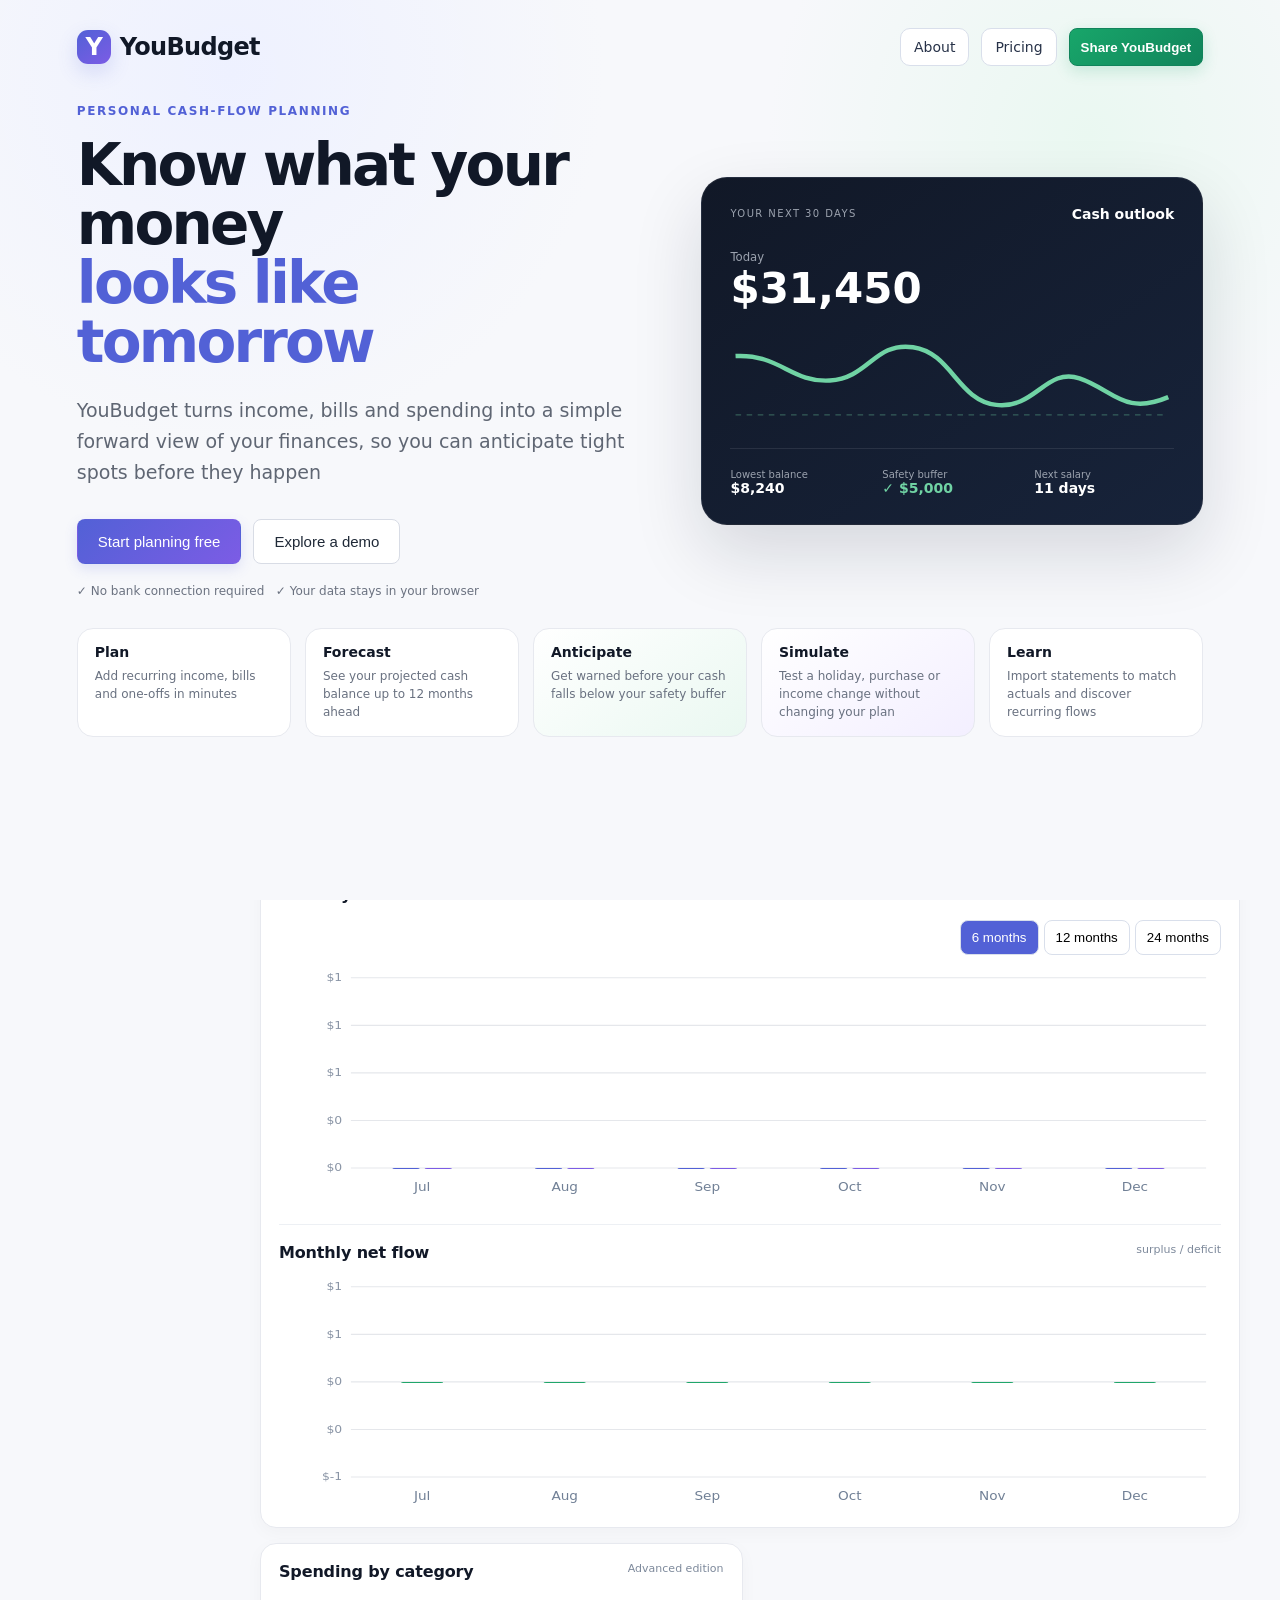
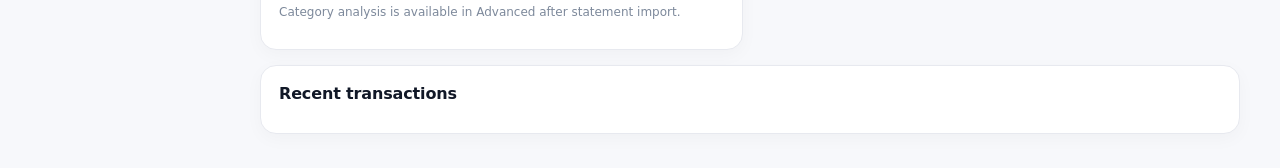
==== index.html @ 05408379 "ft: initial commit" ====
<!DOCTYPE html>
<html><head><meta charset="utf-8"/><meta content="width=device-width,initial-scale=1" name="viewport"/><title>YouBudget</title><link href="styles.css" rel="stylesheet"/></head><body><div class="landing" id="landing">
<div class="landing-nav"><div class="yb-logo"><span>Y</span>YouBudget</div><div class="landing-actions"><button aria-hidden="true" hidden="" id="tryDemo"></button><button aria-hidden="true" hidden="" id="enterApp"></button><a class="ghost marketing-link" href="about.html">About</a><a class="ghost marketing-link" href="pricing.html">Pricing</a><button class="share-cta" id="shareYouBudget">Share YouBudget</button></div></div>
<div class="landing-hero"><div class="hero-copy"><div class="eyebrow">PERSONAL CASH-FLOW PLANNING</div><h1>Know what your money<br/><em>looks like tomorrow</em></h1><p>YouBudget turns income, bills and spending into a simple forward view of your finances, so you can anticipate tight spots before they happen</p><div class="hero-cta"><button class="primary big" id="enterApp2">Start planning free</button><button class="ghost big" id="tryDemo2">Explore a demo</button></div><div class="trust">✓ No bank connection required   ✓ Your data stays in your browser</div></div>
<div class="forecast-card"><div class="fc-head"><span>YOUR NEXT 30 DAYS</span><b>Cash outlook</b></div><div class="fc-balance"><small>Today</small><strong>$31,450</strong></div><div class="mini-line"><svg viewbox="0 0 400 120"><path d="M5 38 C45 36,55 62,90 60 S130 25,165 30 S205 78,240 82 S285 48,315 58 S355 92,395 75" fill="none" stroke="currentColor" stroke-width="4"></path><line opacity=".35" stroke="currentColor" stroke-dasharray="5 5" x1="5" x2="395" y1="91" y2="91"></line></svg></div><div class="fc-stats"><div><small>Lowest balance</small><b>$8,240</b></div><div><small>Safety buffer</small><b class="ok">✓ $5,000</b></div><div><small>Next salary</small><b>11 days</b></div></div></div></div>
<div class="feature-strip"><div><b>Plan</b><p>Add recurring income, bills and one-offs in minutes</p></div><div><b>Forecast</b><p>See your projected cash balance up to 12 months ahead</p></div><div><b>Anticipate</b><p>Get warned before your cash falls below your safety buffer</p></div><div><b>Simulate</b><p>Test a holiday, purchase or income change without changing your plan</p></div><div><b>Learn</b><p>Import statements to match actuals and discover recurring flows</p></div></div>
</div>
<aside><button aria-label="Return to YouBudget home" class="brand brand-home yb-logo app-logo" id="homeLogo" type="button"><span>Y</span><strong>YouBudget</strong></button><div class="tag">Simple • Private • Customisable</div><nav><button class="active" data-page="dashboard">Dashboard</button><button data-page="forecast">Forecast &amp; scenarios</button><button data-page="insights">Spending insights</button><button data-page="plan">Cash-flow plan</button><button class="advancedOnly" data-page="import">Import</button><button class="advancedOnly" data-page="transactions">Transactions</button><button data-page="calendar">Calendar</button><button class="advancedOnly" data-page="rules">Categories &amp; rules</button><button data-page="settings">Settings</button></nav><div class="privacy">Data stays in this browser.<br/>No account or server required.</div></aside>
<main><header><div><h1 id="title">Dashboard</h1><p id="subtitle">Your cash flow at a glance</p></div><div class="mode"><select id="mode"><option value="basic">Basic — cash planner</option><option value="detailed">Advanced — statements + budget</option></select></div></header>
<section class="page active" id="dashboard"><div class="dashboard-top"><div class="panel balance-panel"><label>Current Account Balance<input id="startCash" step="0.01" type="number"/></label><div class="muted" id="balanceSource"></div><label>Minimum cash buffer<input id="minBuffer" step="0.01" type="number"/></label><div id="cashWarning"></div></div><div class="panel"><div class="panelhead"><h2>Upcoming flows</h2><span>next 7 days</span></div><div id="upcoming7"></div></div></div><div class="forecast-ribbon" id="forecastRibbon"></div><div class="budget-compare"><div class="panel summary-panel"><div class="panelhead"><h2>Monthly overview</h2><span id="modeNote"></span></div><div class="summary-grid"><div><small>Regular inflows</small><b id="kIn">$0</b></div><div><small>Regular outflows</small><b id="kOut">$0</b></div><div><small>Regular surplus / deficit</small><b id="kNet">$0</b></div><div><small>One-off outflows</small><b id="monthOne">$0</b></div><div class="total"><small>Total surplus / deficit</small><b id="monthTotal">$0</b></div></div></div><div class="panel summary-panel"><div class="panelhead"><h2>Yearly budget</h2><span>annual view</span></div><div class="summary-grid"><div><small>Regular inflows</small><b id="annualIn">$0</b></div><div><small>Regular outflows</small><b id="annualOut">$0</b></div><div><small>Regular surplus / deficit</small><b id="annualNet">$0</b></div><div><small>One-off outflows</small><b id="annualOne">$0</b></div><div class="total"><small>Total surplus / deficit after one-offs</small><b id="annualTotal">$0</b></div></div></div></div><div class="kpis compact-kpis"><div class="card"><small>Upcoming 30 days</small><b id="kUpcoming">$0</b><em>planned net flow</em></div></div><div class="grid"><div class="panel wide"><div class="panelhead"><h2>Monthly cash flow</h2><span>inflows / outflows</span></div><div class="range-tabs" id="dashboardRange"><button data-chartmonths="6">6 months</button><button data-chartmonths="12">12 months</button><button data-chartmonths="24">24 months</button></div><div class="chart chart-svg" id="chart"></div><div class="panelhead chart-subhead"><h2>Monthly net flow</h2><span>surplus / deficit</span></div><div class="chart chart-svg" id="netChart"></div></div><div class="panel"><div class="panelhead"><h2>Spending by category</h2><span id="catsPeriod"></span></div><div id="cats"></div></div><div class="panel wide"><h2>Recent transactions</h2><div id="recent"></div></div></div></section>
<section class="page" id="forecast"><div class="toolbar"><div><h2>Forecast &amp; scenarios</h2><p class="muted">See your projected cash position and test decisions without changing your real plan.</p></div><div class="horizon"><button class="active" data-horizon="90">3 months</button><button data-horizon="180">6 months</button><button data-horizon="365">12 months</button></div></div>
<div class="forecast-grid"><div class="panel wide"><div class="panelhead"><h2>Projected balance</h2><span id="forecastStatus"></span></div><div class="forecast-chart" id="forecastChart"></div><div class="forecast-ticks" id="forecastTicks"></div></div>
<div class="panel"><div class="panelhead"><h2>What if?</h2><span>scenario lab</span></div><form class="stack" id="scenarioForm"><input id="scenarioName" placeholder="e.g. December holiday" required=""/><div class="two"><input id="scenarioAmount" min="0" placeholder="Amount" required="" step=".01" type="number"/><select id="scenarioType"><option value="out">Expense</option><option value="in">Income</option></select></div><input id="scenarioDate" required="" type="date"/><button class="primary">Add scenario</button></form><div id="scenarioList"></div></div>
<div class="panel wide advancedOnly" id="multiplierPanel"><div class="panelhead"><h2>Advanced scenario multipliers</h2><span>Preview only · based on imported transactions</span></div><p class="muted">Apply multipliers to estimated monthly transaction flows. Merchant-specific multipliers override category multipliers.</p><div class="toolbar"><select id="multiplierScope"><option value="category">Category</option><option value="merchant">Merchant</option></select><select id="multiplierTarget"></select><input aria-label="Multiplier" id="multiplierValue" max="10" min="0" step=".05" type="number" value="1.10"/><button class="primary" id="addMultiplier">Add multiplier</button></div><div id="multiplierRules"></div><div id="multiplierImpact"></div></div><div class="panel wide"><div class="panelhead"><h2>Plan vs actual</h2><span>likely matches from imported statements</span></div><div id="planActual"></div></div>
</div></section><section class="page" id="insights"><div class="toolbar"><div><h2>Spending insights</h2><p class="muted">Understand trends, unusual expenses and opportunities to save.</p></div><select id="insightsWindow"><option value="3">3 months</option><option selected="" value="6">6 months</option><option value="12">12 months</option></select></div><div class="forecast-ribbon" id="insightSummary"></div><div class="forecast-grid"><div class="panel wide"><h2>Category trends and departures</h2><div id="insightTrends"></div></div><div class="panel"><h2>Saving opportunities</h2><div id="savingIdeas"></div></div><div class="panel wide"><h2>Top merchants</h2><div id="merchantInsights"></div></div><div class="panel"><div class="panelhead"><h2>Recurring suggestions</h2><span>learn from actuals</span></div><div id="recurringSuggestions"></div></div></div><p class="insight-disclaimer">Suggestions are estimates, not guarantees. Actual savings depend on your choices, prices and future spending.</p></section><section class="page" id="plan"><div class="toolbar"><div><h2>Cash-flow plan</h2><p class="muted">Add expected inflows and outflows at weekly, monthly, quarterly, semi-annual, annual or one-off frequencies.</p></div><button class="primary" id="addMonthly">+ Planned flow</button></div><div class="panel tablewrap"><table><thead><tr><th>Anchor / day</th><th>Description</th><th>Frequency</th><th>Type</th><th class="num">Amount per occurrence</th><th></th></tr></thead><tbody id="monthlyBody"></tbody></table></div></section>
<section class="page" id="import"><div class="hero"><h2>Import statements</h2><p>Drop CSV or XLSX files. YouBudget detects headers and account type, then normalizes different bank formats into one transaction model.</p><label class="drop">Drop files here or <strong>choose files</strong><input accept=".csv,.xlsx,.xls" id="files" multiple="" type="file"/></label><div id="importStatus"></div></div><div class="panel"><h2>Import pipeline</h2><div class="steps"><span>1 Detect table</span><span>2 Map fields</span><span>3 Preview</span><span>4 Normalize</span><span>5 De-duplicate</span></div><div id="imports"></div></div></section>
<section class="page" id="transactions"><div class="toolbar"><input id="search" placeholder="Search transactions"/><select id="acctFilter"><option value="">All accounts</option></select><button id="reconcile">Reconcile account transfers</button><button id="reviewUncat" type="button">Review uncategorised</button><button id="showAllTx" style="display:none" type="button">Show all</button></div><div class="panel tablewrap"><table><thead><tr><th>Date</th><th>Description</th><th>Account</th><th>Type</th><th>Category</th><th>Behaviour</th><th>Status</th><th class="num">Amount</th></tr></thead><tbody id="txbody"></tbody></table></div></section>
<section class="page" id="calendar"><div class="toolbar"><button id="prevMonth">←</button><h2 id="calTitle"></h2><button id="nextMonth">→</button><button class="primary" id="addFlow">+ Planned flow</button></div><div class="calendar" id="calendarGrid"></div></section>
<section class="page" id="rules"><div class="grid"><div class="panel"><h2>Categorisation engine</h2><p><b>Regular / BAU</b> items are projected in the yearly budget; <b>One-off</b> items are shown separately and not extrapolated.</p><p>Rules run locally. More specific rules are applied first; manual overrides always win.</p><div class="toolbar"><button class="primary" id="applyRules" type="button">Apply rules</button><span class="muted" id="ruleSummary">Re-run normalization and categorisation across imported transactions.</span></div><form id="ruleForm"><input id="ruleText" placeholder="Description contains…" required=""/><select id="ruleCat"></select><select id="ruleBehaviour"><option value="regular">Regular / BAU</option><option value="oneoff">One-off</option></select><button class="primary">Add rule</button></form><div id="rulesList"></div></div><div class="panel"><h2>Merchant normalization</h2><p>Clean noisy statement descriptions before categorisation while preserving the original text.</p><form id="merchantForm"><input id="merchantText" placeholder="Description contains…" required=""/><input id="merchantName" placeholder="Normalize merchant to…" required=""/><button class="primary">Add merchant rule</button></form><div id="merchantList"></div><hr/><h2>Categories</h2><form id="catForm"><input id="catName" placeholder="New category" required=""/><button>Add</button></form><div id="catList"></div></div></div></section>
<section class="page" id="settings"><div class="panel settings-panel"><div class="locale-settings"><h2>Language & region</h2><p class="muted">Language and currency are independent. Currency changes do not convert amounts.</p><label>Language <select id="languageSelect"></select></label><label><input type="checkbox" id="autoLocale"> Use browser locale</label><button type="button" id="reopenLocale">Change first-use preferences</button></div><h2>Preferences</h2><label class="setting-row"><span><b>Currency</b><small>Used throughout YouBudget for balances, flows, forecasts and transactions.</small></span><select id="currencySelect"><option value="USD">$ — USD</option><option value="EUR">€ — EUR</option><option value="GBP">£ — GBP</option><option value="JPY">¥ — JPY</option><option value="SGD">S$ — SGD</option><option value="AUD">A$ — AUD</option><option value="CAD">C$ — CAD</option><option value="CHF">CHF — Swiss franc</option><option value="CNY">CN¥ — Chinese yuan</option><option value="HKD">HK$ — HKD</option><option value="INR">₹ — Indian rupee</option><option value="KRW">₩ — Korean won</option><option value="NZD">NZ$ — NZD</option><option value="SEK">kr — Swedish krona</option><option value="NOK">kr — Norwegian krone</option><option value="DKK">kr — Danish krone</option><option value="PLN">zł — Polish złoty</option><option value="CZK">Kč — Czech koruna</option><option value="HUF">Ft — Hungarian forint</option><option value="RON">lei — Romanian leu</option><option value="AED">د.إ — UAE dirham</option><option value="SAR">﷼ — Saudi riyal</option><option value="THB">฿ — Thai baht</option><option value="MYR">RM — Malaysian ringgit</option><option value="IDR">Rp — Indonesian rupiah</option><option value="PHP">₱ — Philippine peso</option><option value="VND">₫ — Vietnamese dong</option><option value="ZAR">R — South African rand</option><option value="BRL">R$ — Brazilian real</option><option value="MXN">MX$ — Mexican peso</option></select></label><hr/><h2>Local data</h2><p>Imports, mappings, rules and planned flows are stored in your browser's localStorage.</p><button id="exportData">Export backup</button> <button class="danger" id="reset">Clear local data</button><h3>Statement compatibility</h3><p>The importer recognizes common date, description, debit, credit and amount columns. Unknown formats open a mapping step instead of failing silently.</p></div></section>
</main><dialog id="monthlyDialog"><form id="monthlyForm"><h2 id="monthlyDialogTitle">Add planned flow</h2><input id="monthlyEditId" type="hidden"/><input id="monthlyName" placeholder="Description" required=""/><label>First / anchor date<input id="monthlyDate" required="" type="date"/></label><label>Frequency<select id="monthlyFrequency"><option value="weekly">Weekly</option><option selected="" value="monthly">Monthly</option><option value="quarterly">Quarterly</option><option value="semiannual">Semi-annually</option><option value="annual">Annually</option><option value="once">One-off</option></select></label><input id="monthlyDay" type="hidden"/><select id="monthlyType"><option value="out">Outflow</option><option value="in">Inflow</option></select><input id="monthlyAmount" min="0" placeholder="Amount" required="" step="0.01" type="number"/><div><button id="monthlyCancel" type="button">Cancel</button><button class="primary">Save</button></div></form></dialog><dialog id="mapDialog"><form id="mapForm"><h2>Confirm statement mapping</h2><p id="mapIntro"></p><label>Statement name<input id="mapStatementName" placeholder="e.g. DBS Current Account – Sep 2026" required=""/></label><label>Account name<input id="mapAccount" required=""/></label><label>Account type<select id="mapKind"><option value="bank">Current / bank account</option><option value="card">Credit card</option></select></label><label>Date column<select id="mapDate"></select></label><label>Description column<select id="mapDesc"></select></label><label>Amount column<select id="mapAmount"></select></label><label>Debit column<select id="mapDebit"></select></label><label>Credit column<select id="mapCredit"></select></label><div><button id="mapCancel" type="button">Cancel</button><button class="primary">Import</button></div></form></dialog><dialog id="flowDialog"><form id="flowForm" method="dialog"><h2>Add planned flow</h2><input id="flowName" placeholder="Name (e.g. Salary, Rent)" required=""/><input id="flowDate" required="" type="date"/><select id="flowType"><option value="out">Outflow</option><option value="in">Inflow</option></select><input id="flowAmount" min="0" placeholder="Amount" required="" step="0.01" type="number"/><select id="flowRepeat"><option value="none">One-off</option><option value="weekly">Weekly</option><option value="monthly">Monthly</option><option value="quarterly">Quarterly</option><option value="semiannual">Semi-annually</option><option value="annual">Annually</option></select><div><button value="cancel">Cancel</button><button class="primary" value="default">Save</button></div></form></dialog>
<script src="https://cdn.sheetjs.com/xlsx-0.20.3/package/dist/xlsx.full.min.js"></script><script src="app.js"></script><script src="i18n.js"></script><div id="localeWelcome" class="locale-welcome hidden" role="dialog" aria-modal="true" aria-labelledby="localeWelcomeTitle"><div class="locale-modal"><div class="yb-logo"><span>Y</span>YouBudget</div><h2 id="localeWelcomeTitle">Welcome to YouBudget</h2><p>Choose your preferred language and currency. You can change both later in Settings.</p><label>Language <select id="welcomeLanguage"></select></label><label>Currency <select id="welcomeCurrency"></select></label><label class="locale-check"><input type="checkbox" id="welcomeAuto" checked> Use my browser's language and region</label><button class="primary" id="welcomeContinue">Continue</button><small>Currency selection changes the display, not the value of your money.</small></div></div></body></html>
---- styles.css ----
*{box-sizing:border-box}body{margin:0;font:14px Inter,system-ui,Segoe UI,sans-serif;background:#f5f7fb;color:#172033}aside{position:fixed;width:220px;height:100vh;background:#111827;color:white;padding:28px 18px;display:flex;flex-direction:column}.brand{font-size:23px;font-weight:800}.tag{color:#93a4bf;font-size:12px;margin:4px 0 28px}nav{display:grid;gap:7px}nav button{border:0;background:none;color:#b9c3d4;text-align:left;padding:11px 12px;border-radius:8px;font:inherit;cursor:pointer}nav button.active,nav button:hover{background:#253047;color:white}.privacy{margin-top:auto;color:#8290a6;font-size:11px;line-height:1.5}main{margin-left:220px;padding:30px 38px;max-width:1500px}header{display:flex;justify-content:space-between;align-items:center;margin-bottom:24px}h1{margin:0;font-size:28px}header p{margin:5px 0;color:#728096}.mode{display:flex;align-items:center;gap:10px}.mode span{font-size:12px;color:#728096}select,input,button{border:1px solid #d9dfeb;border-radius:8px;padding:9px 11px;background:white}button{cursor:pointer}.primary{background:#2856d8;color:white;border-color:#2856d8}.danger{color:#b42318}.page{display:none}.page.active{display:block}.kpis{display:grid;grid-template-columns:repeat(4,1fr);gap:15px}.card,.panel,.hero{background:white;border:1px solid #e4e8f0;border-radius:13px;padding:18px;box-shadow:0 1px 2px #16213e0a}.card small{display:block;color:#718096}.card b{font-size:25px;display:block;margin:8px 0}.card em{font-style:normal;color:#9aa5b5;font-size:11px}.grid{display:grid;grid-template-columns:1fr 1fr;gap:15px;margin-top:15px}.wide{grid-column:span 2}.panel h2,.hero h2{font-size:16px;margin:0 0 12px}.panelhead{display:flex;justify-content:space-between}.panelhead span{font-size:11px;color:#7d899b}.alert{background:#fff8e7;border:1px solid #f2d58a;border-radius:10px;padding:12px 15px;margin-bottom:14px}.alert strong{color:#8b5a00}.row{display:flex;align-items:center;justify-content:space-between;border-top:1px solid #eef1f5;padding:10px 0}.muted{color:#7d899b;font-size:12px}.amount.out{color:#b42318}.amount.in{color:#087a55}.barrow{display:grid;grid-template-columns:120px 1fr 80px;gap:10px;align-items:center;margin:9px 0}.bar{height:8px;background:#edf0f5;border-radius:8px;overflow:hidden}.bar i{display:block;height:100%;background:#345fdb;border-radius:8px}.chart{height:210px;display:flex;align-items:flex-end;gap:20px;padding:25px 10px 5px}.monthbar{flex:1;text-align:center;color:#718096;font-size:11px}.bars{height:160px;display:flex;align-items:flex-end;justify-content:center;gap:4px}.bars i{width:12px;min-height:2px;border-radius:3px 3px 0 0;background:#2e5bd5}.bars i.out{background:#cbd3e2}.drop{display:block;border:2px dashed #cbd4e2;border-radius:12px;padding:35px;text-align:center;margin:18px 0;color:#6d7b91}.drop input{display:none}.steps{display:flex;gap:8px;flex-wrap:wrap}.steps span{background:#f1f4f9;padding:7px 10px;border-radius:20px;font-size:12px}.toolbar{display:flex;gap:10px;align-items:center;margin-bottom:14px}.toolbar h2{margin:0 auto}.tablewrap{overflow:auto}table{width:100%;border-collapse:collapse}th,td{text-align:left;padding:10px;border-bottom:1px solid #edf0f4;white-space:nowrap}th{font-size:11px;color:#778399;text-transform:uppercase}.num{text-align:right}.calendar{display:grid;grid-template-columns:repeat(7,1fr);background:white;border:1px solid #e1e6ef;border-radius:12px;overflow:hidden}.day{min-height:120px;padding:8px;border-right:1px solid #edf0f4;border-bottom:1px solid #edf0f4}.day.head{min-height:auto;background:#f7f9fc;color:#718096;font-size:11px}.day.dim{background:#fafbfc;color:#b6bfcc}.event{font-size:11px;padding:5px;margin-top:5px;border-radius:5px;background:#eef3ff}.event.out{background:#fff0ed}.event b{display:block}form{display:flex;gap:8px;flex-wrap:wrap}#flowForm{min-width:330px;display:grid}dialog{border:0;border-radius:14px;box-shadow:0 20px 60px #0003}#alerts:empty{display:none}@media(max-width:900px){aside{position:static;width:auto;height:auto}nav{display:flex;overflow:auto}.privacy{display:none}main{margin:0;padding:20px}.kpis{grid-template-columns:1fr 1fr}.grid{grid-template-columns:1fr}.wide{grid-column:auto}}.advancedOnly.hidden{display:none!important}#monthlyForm,#mapForm{display:grid;gap:10px}.toolbar label{color:#687481}.toolbar label input{display:block;margin-top:4px}.pill{display:inline-block;padding:3px 7px;border-radius:12px;background:#edf1f5;font-size:11px}.pill.oneoff{background:#fff0d8;color:#805100}.pill.transfer{background:#e8efff;color:#244eaa}.projection{height:180px;display:flex;align-items:flex-end;gap:2px}.projection i{flex:1;background:#8ca5e3;min-width:2px}.projection i.breach{background:#d98b93}
.budget-compare{display:grid;grid-template-columns:1fr 1fr;gap:15px;margin-bottom:15px}.summary-panel h2{margin-bottom:0}.summary-grid{display:grid;grid-template-columns:1fr 1fr;gap:0 22px;margin-top:12px}.summary-grid>div{padding:11px 0;border-top:1px solid #edf0f4}.summary-grid small{display:block;color:#718096;margin-bottom:5px}.summary-grid b{font-size:20px}.summary-grid .total{grid-column:span 2;border-top:2px solid #dfe5ef;margin-top:3px;padding-top:14px}.summary-grid .total b{font-size:24px}.compact-kpis{grid-template-columns:minmax(220px,1fr);max-width:360px;margin-bottom:15px}@media(max-width:900px){.budget-compare{grid-template-columns:1fr}.summary-grid{grid-template-columns:1fr}.summary-grid .total{grid-column:auto}}

.import-actions{display:flex;align-items:center;gap:10px}.small{padding:6px 9px;font-size:11px}
/* YouBudget v3.3 dashboard */
.dashboard-top{display:grid;grid-template-columns:1fr 1fr;gap:15px;margin-bottom:15px}.balance-panel{display:grid;gap:12px;align-content:start}.balance-panel label{color:#687481;font-size:12px}.balance-panel input{display:block;width:min(260px,100%);margin-top:5px;font-size:18px;font-weight:700}.balance-panel #cashWarning{margin-top:4px}.flow7-table{width:100%}.flow7-table td,.flow7-table th{padding:8px 6px}.flow7-table td:last-child,.flow7-table th:last-child{text-align:right}.chart-svg{height:235px;padding:0;display:block;position:relative}.chart-svg svg{width:100%;height:100%;overflow:visible}.chart-subhead{margin-top:24px;padding-top:18px;border-top:1px solid #edf0f4}.gridline{stroke:#e5e7eb;stroke-width:1}.axis-label{fill:#8994a5;font-size:10px}.month-label{fill:#718096;font-size:11px}.bar-in{fill:#2e5bd5}.bar-out{fill:#cbd3e2}.bar-pos{fill:#169b62}.bar-neg{fill:#d64545}.chart-tip{position:fixed;pointer-events:none;background:#172033;color:#fff;padding:6px 8px;border-radius:6px;font-size:12px;z-index:9999;display:none;box-shadow:0 4px 14px #0003}@media(max-width:900px){.dashboard-top{grid-template-columns:1fr}}

/* YouBudget v4 product layer */
.landing{position:fixed;inset:0;z-index:100;background:#f7f8fb;color:#111827;overflow:auto;padding:28px 6vw 50px}.landing.hidden{display:none}
.landing-nav{display:flex;justify-content:space-between;align-items:center;max-width:1180px;margin:auto}.yb-logo{font-size:24px;font-weight:850;letter-spacing:-.7px;display:flex;gap:9px;align-items:center}.yb-logo span{display:grid;place-items:center;width:34px;height:34px;border-radius:11px;background:#111827;color:white}.landing-actions,.hero-cta{display:flex;gap:12px}.ghost{background:white;border:1px solid #d8dce5;color:#1f2937}.big{padding:13px 20px;font-size:15px}
.landing-hero{max-width:1180px;margin:78px auto 70px;display:grid;grid-template-columns:1.05fr .95fr;gap:70px;align-items:center}.eyebrow{font-size:12px;font-weight:800;letter-spacing:1.6px;color:#5261d6;margin-bottom:18px}.hero-copy h1{font-size:58px;line-height:1.02;letter-spacing:-2.8px;margin:0 0 22px}.hero-copy h1 em{font-style:normal;color:#5261d6}.hero-copy>p{font-size:19px;line-height:1.65;color:#5f6673;max-width:650px}.hero-cta{margin:30px 0 20px}.trust{font-size:12px;color:#6b7280}
.forecast-card{background:#111827;color:white;border-radius:26px;padding:28px;box-shadow:0 28px 70px #11182724}.fc-head{display:flex;justify-content:space-between;align-items:center}.fc-head span{font-size:10px;letter-spacing:1.4px;color:#9ca3af}.fc-balance{margin-top:28px}.fc-balance small{display:block;color:#9ca3af}.fc-balance strong{font-size:42px}.mini-line{height:135px;color:#7c8cff}.mini-line svg{width:100%;height:100%}.fc-stats{display:grid;grid-template-columns:repeat(3,1fr);gap:12px;border-top:1px solid #ffffff17;padding-top:20px}.fc-stats small{display:block;color:#9ca3af;font-size:10px}.fc-stats b{font-size:14px}.fc-stats .ok{color:#6ee7a0}
.feature-strip{max-width:1180px;margin:auto;display:grid;grid-template-columns:repeat(5,1fr);gap:14px}.feature-strip>div{background:white;border:1px solid #e7e9ef;border-radius:16px;padding:20px}.feature-strip span{font-size:11px;color:#8b93a3}.feature-strip b{display:block;margin:10px 0 7px}.feature-strip p{font-size:12px;line-height:1.5;color:#697180;margin:0}
.forecast-ribbon{display:grid;grid-template-columns:repeat(4,1fr);gap:10px;margin:14px 0}.forecast-ribbon>div{background:#fff;border:1px solid #e7e9ef;border-radius:12px;padding:12px 14px}.forecast-ribbon small{display:block;color:#737b89}.forecast-ribbon b{display:block;margin-top:4px;font-size:17px}
.forecast-grid{display:grid;grid-template-columns:2fr 1fr;gap:16px}.forecast-chart svg{width:100%;height:300px;overflow:visible}.forecast-line{fill:none;stroke:#5365d8;stroke-width:3}.buffer-line{stroke:#e0a22c;stroke-width:1.5;stroke-dasharray:6 5}.scenario-line{fill:none;stroke:#8b5cf6;stroke-width:2.5;stroke-dasharray:5 4}.forecast-fill{fill:#5365d810}.danger-dot{fill:#dc4c4c}.horizon{display:flex;gap:5px}.horizon button.active{background:#111827;color:white}.stack{display:grid;gap:9px}.two{display:grid;grid-template-columns:1fr 1fr;gap:8px}.match{display:grid;grid-template-columns:110px 1fr 1fr 100px;gap:12px;padding:10px 0;border-bottom:1px solid #eee;align-items:center}.confidence{font-size:11px;padding:3px 7px;border-radius:99px;background:#edf7ef;color:#24723a;width:max-content}.suggestion{padding:11px 0;border-bottom:1px solid #eee}.suggestion .actions{display:flex;gap:6px;margin-top:8px}
@media(max-width:900px){.landing-hero{grid-template-columns:1fr;margin-top:45px}.hero-copy h1{font-size:44px}.feature-strip{grid-template-columns:1fr 1fr}.forecast-grid{grid-template-columns:1fr}.forecast-ribbon{grid-template-columns:1fr 1fr}}

.brand-home{display:block;width:auto;padding:0;border:0;background:transparent;color:inherit;font:inherit;text-align:left;cursor:pointer}.brand-home:hover{opacity:.72}

/* YouBudget v4.1 — unified blue / purple / green visual system */
:root{--yb-ink:#111827;--yb-blue:#5261d6;--yb-purple:#7c5ce5;--yb-green:#20a66a;--yb-green-soft:#eaf8f1;--yb-blue-soft:#eef1ff;--yb-purple-soft:#f3efff;--yb-line:#e7e9ef;--yb-muted:#697180;--yb-bg:#f7f8fb}
body{font-family:Inter,ui-sans-serif,system-ui,-apple-system,"Segoe UI",sans-serif;background:var(--yb-bg);color:var(--yb-ink)}
aside{background:#111827;padding:27px 18px;border-right:1px solid #ffffff0c}
.app-logo{display:flex!important;align-items:center;gap:9px!important;color:white!important;font-size:23px!important;font-weight:850!important;letter-spacing:-.7px!important;margin-bottom:2px}
.app-logo span{display:grid;place-items:center;width:34px;height:34px;border-radius:11px;background:linear-gradient(145deg,var(--yb-blue),var(--yb-purple));color:#fff;font-size:19px;box-shadow:0 7px 18px #5261d63b}
.app-logo strong{font:inherit}
.tag{color:#a9b3c5;margin-left:43px;margin-top:-1px}
nav{margin-top:12px}
nav button{border-radius:10px;color:#bfc7d5;padding:11px 12px}
nav button.active{background:linear-gradient(90deg,#5261d628,#7c5ce51c);color:#fff;box-shadow:inset 3px 0 0 var(--yb-green)}
nav button:hover{background:#ffffff0b;color:white}
main{padding:34px 40px}
header h1{letter-spacing:-.7px;font-weight:800}
.panel,.card,.hero{border:1px solid var(--yb-line);border-radius:16px;box-shadow:0 5px 18px #11182708}
.panel h2,.hero h2{letter-spacing:-.15px}
.primary{background:linear-gradient(135deg,var(--yb-blue),#6473e7);border-color:transparent;box-shadow:0 5px 13px #5261d626}
.primary:hover{filter:brightness(.97);transform:translateY(-1px)}
button,select,input{transition:.18s ease}
input:focus,select:focus{outline:3px solid #5261d619;border-color:#7d89e6}
.amount.in,.ok{color:var(--yb-green)!important}.amount.out{color:#c84343}
.alert{background:#fff9e9;border-color:#efda9d}
.forecast-ribbon>div{border-radius:15px;position:relative;overflow:hidden}
.forecast-ribbon>div:before{content:"";position:absolute;left:0;top:0;bottom:0;width:3px;background:var(--yb-blue)}
.forecast-ribbon>div:nth-child(2):before{background:var(--yb-purple)}
.forecast-ribbon>div:nth-child(3):before{background:var(--yb-green)}
.forecast-ribbon>div:nth-child(4):before{background:#8a94a6}
.summary-grid .total{background:linear-gradient(135deg,var(--yb-blue-soft),var(--yb-green-soft));border-radius:12px;padding:10px}
.bar-in{fill:var(--yb-blue)}.bar-out{fill:var(--yb-purple)}.bar-pos{fill:var(--yb-green)}.bar-neg{fill:#d95555}
.forecast-line{stroke:var(--yb-blue)}.scenario-line{stroke:var(--yb-purple)}.buffer-line{stroke:var(--yb-green)}
.confidence{background:var(--yb-green-soft);color:#147247}
.steps span,.pill{border-radius:999px}
.event.in{border-left-color:var(--yb-green)!important;background:var(--yb-green-soft)!important}.event.out{border-left-color:var(--yb-purple)!important}
.drop{border-color:#cfd5f2;background:linear-gradient(135deg,#f8f9ff,#f7fffb)}
.flow7-table tbody tr:hover,tbody tr:hover{background:#fafbff}
.landing{background:radial-gradient(circle at 85% 15%,#eaf8f1 0,transparent 24%),radial-gradient(circle at 18% 8%,#eef1ff 0,transparent 28%),#f7f8fb}
.landing .yb-logo span{background:linear-gradient(145deg,var(--yb-blue),var(--yb-purple));box-shadow:0 8px 20px #5261d62d}
.landing .primary{background:linear-gradient(135deg,var(--yb-blue),var(--yb-purple))}
.forecast-card{background:linear-gradient(145deg,#111827,#17233a);border:1px solid #ffffff12}
.mini-line{color:#70d3a4}.fc-stats .ok{color:#70d3a4!important}
.feature-strip>div{transition:.2s ease;border-color:var(--yb-line)}.feature-strip>div:hover{transform:translateY(-3px);box-shadow:0 12px 28px #1118270d;border-color:#d9def4}
.feature-strip>div:nth-child(3){background:linear-gradient(145deg,#fff,var(--yb-green-soft))}
.feature-strip>div:nth-child(4){background:linear-gradient(145deg,#fff,var(--yb-purple-soft))}
.privacy{color:#8f9caf}
@media(max-width:700px){main{padding:24px 18px}.tag{margin-left:0}.app-logo{margin-bottom:10px}}

.tag{font-size:10.5px!important;white-space:nowrap;letter-spacing:-.05px}
.plan-actions{display:flex;gap:6px;justify-content:flex-end}.edit-flow{color:var(--yb-blue);background:var(--yb-blue-soft);border-color:#dce1ff}
.setting-row{display:flex;align-items:center;justify-content:space-between;gap:20px;padding:10px 0}.setting-row span{display:grid;gap:3px}.setting-row small{color:var(--yb-muted);font-weight:400}.setting-row select{min-width:250px}
.range-tabs{display:flex;justify-content:flex-end;gap:5px;margin:4px 0 10px}.range-tabs button.active{background:#5261d6;color:white}.forecast-ticks{display:flex;justify-content:space-between;padding:0 12px 0 60px;color:#7d899b;font-size:11px;margin-top:-10px;margin-bottom:10px}#insightTrends table,#merchantInsights table{width:100%;border-collapse:collapse}#insightTrends th,#merchantInsights th{text-align:left}#insightTrends td,#merchantInsights td,#insightTrends th,#merchantInsights th{padding:10px;border-bottom:1px solid #e7e9ef}#multiplierPanel .toolbar{flex-wrap:wrap}

/* v4.4 landing and marketing */
.landing{padding-bottom:22px}.landing-hero{margin-top:38px;margin-bottom:30px}.feature-strip>div{padding:15px 17px}.feature-strip b{margin:0 0 7px}.landing-actions{flex-wrap:wrap}.landing-actions button{white-space:nowrap}.marketing-page{max-width:1180px;margin:34px auto 50px}.marketing-page[hidden]{display:none}.marketing-page h1{font-size:clamp(38px,5vw,66px);line-height:1.08;letter-spacing:-2px;margin:22px 0}.marketing-page h1 em{font-style:normal;color:#5261d6}.marketing-lead{font-size:19px;line-height:1.6;color:#687184;max-width:780px}.marketing-top{display:flex;gap:25px;align-items:center}.marketing-cards,.pricing-cards{display:grid;grid-template-columns:repeat(2,minmax(0,1fr));gap:18px;margin:35px 0}.marketing-cards article,.pricing-cards article,.marketing-features article{background:#fff;border:1px solid #e5e9f1;border-radius:20px;padding:28px;box-shadow:0 7px 25px #11182708}.marketing-features{display:grid;grid-template-columns:repeat(3,minmax(0,1fr));gap:16px;margin:22px 0}.marketing-page article p{color:#697180;line-height:1.6}.price{font-size:52px;font-weight:850;margin:18px 0}.price small{font-size:17px;color:#687184;font-weight:400}.featured-price{border-color:#a5e5c6!important;background:linear-gradient(135deg,#fff,#f0fcf5)!important}.marketing-bottom{margin:35px 0}.category-chip{display:inline-flex;align-items:center;gap:7px;border:1px solid #dfe4ee;border-radius:20px;padding:4px 6px 4px 12px;margin:4px;background:#fff}.category-chip button{border:0;background:#f5f6fa;padding:2px 7px;border-radius:100%;color:#b42318}.insight-disclaimer{font-size:12px;color:#788292;margin:22px 0 8px}@media(max-width:750px){.marketing-cards,.pricing-cards,.marketing-features{grid-template-columns:1fr}.landing-hero{margin-top:25px}.landing-actions{gap:5px}.landing-actions button{padding:7px}}

/* v4.5 separate marketing pages */
.landing-actions .marketing-link,.marketing-link{display:inline-flex;align-items:center;justify-content:center;text-decoration:none;padding:10px 13px;border-radius:10px;font:inherit}.landing-actions .marketing-link{border:1px solid #d9dfeb;color:#24334b;background:#fff}.landing-actions .share-cta{background:linear-gradient(135deg,#18a66a,#11845b)!important;color:#fff!important;border:1px solid #11845b!important;box-shadow:0 5px 15px #18a66a30;font-weight:750}.landing-actions .share-cta:hover{filter:brightness(.93)}
.marketing-body{background:#f7f8fb}.marketing-shell{max-width:1320px;margin:auto;padding:24px 42px}.marketing-nav{display:flex;justify-content:space-between;align-items:center}.marketing-nav nav{display:flex;gap:22px;align-items:center}.marketing-nav a{text-decoration:none;color:#273248}.marketing-nav .yb-logo{display:flex;gap:9px;align-items:center;font-size:23px;font-weight:850;letter-spacing:-.7px}.marketing-nav .yb-logo span{display:grid;place-items:center;background:linear-gradient(135deg,#5261d6,#7c5ce5);color:#fff;width:36px;height:36px;border-radius:11px}.marketing-page.standalone{max-width:1180px;margin:55px auto 65px}.feature-stories{display:grid;gap:28px;margin-top:28px}.feature-story{display:grid;grid-template-columns:1fr 1fr;gap:50px;align-items:center;min-height:280px;padding:30px 12px}.feature-story:nth-child(even) .story-copy{order:2}.feature-story:nth-child(even) .screen-preview{order:1}.story-copy h2{font-size:32px;letter-spacing:-.7px;margin:10px 0}.story-copy p{font-size:17px;line-height:1.65;color:#697180}.section-title{font-size:34px;margin:58px 0 8px}.screen-preview{background:white;border:1px solid #e1e5ee;border-radius:17px;box-shadow:0 18px 50px #16213e14;overflow:hidden;min-height:210px}.screen-bar{display:flex;align-items:center;gap:6px;background:#f1f3fa;padding:11px 14px;color:#697180;font-size:11px}.screen-bar i{width:7px;height:7px;background:#c7cde0;border-radius:50%}.screen-bar span{margin-left:10px}.screen-inner{padding:24px}.mock-kpis{display:flex;gap:14px}.mock-kpis span{background:#f5f7fc;border-radius:10px;padding:13px;flex:1;font-size:11px;color:#7a8599}.mock-kpis b{display:block;color:#1b2942;font-size:21px;margin-top:5px}.mock-bars{height:90px;display:flex;align-items:end;gap:12px;margin-top:20px}.mock-bars i{flex:1;background:linear-gradient(#6673e4,#9a85e9);border-radius:5px 5px 0 0}.mock-rows{display:grid;gap:10px}.mock-rows span{display:flex;justify-content:space-between;padding:12px;background:#f6f8fc;border-radius:8px;font-size:12px}.mock-rows small{color:#16a06a}.marketing-link.primary{color:#fff;background:#5261d6}.marketing-link.ghost{color:#273248;border:1px solid #d9dfeb;background:white}@media(max-width:760px){.marketing-shell{padding:20px}.marketing-nav{gap:16px;flex-wrap:wrap}.feature-story{grid-template-columns:1fr;gap:16px;padding:15px 0}.feature-story:nth-child(even) .story-copy,.feature-story:nth-child(even) .screen-preview{order:initial}.marketing-page.standalone{margin-top:32px}}

.share-marketing{padding:11px 17px;border:0;border-radius:11px;background:linear-gradient(135deg,#18a66a,#11845b);color:white;box-shadow:0 5px 15px #18a66a30;font-weight:750;cursor:pointer}.bottom-home{display:inline-flex;margin-top:20px;text-decoration:none;color:#5261d6;font-weight:700;padding:13px 22px;border:1px solid #dce1f4;border-radius:12px;background:white}.marketing-bottom{text-align:center;margin-top:44px}

/* v4.7 first-visit locale chooser */
.locale-welcome{position:fixed;inset:0;z-index:99999;background:rgba(19,28,53,.65);display:grid;place-items:center;padding:20px}
.locale-welcome.hidden{display:none!important}
.locale-modal{background:#fff;color:#202b43;border-radius:22px;padding:30px;width:min(100%,470px);box-shadow:0 25px 80px #0004;display:grid;gap:16px}
.locale-modal h2{margin:0;font-size:26px}.locale-modal p{margin:0;color:#65718a}
.locale-modal label,.locale-settings label{display:grid;gap:7px;font-size:14px;font-weight:600}
.locale-modal select,.locale-settings select{width:100%;padding:11px;border:1px solid #cbd2e2;border-radius:9px;background:white}
.locale-modal .locale-check,.locale-settings label:has(input[type=checkbox]){display:flex;align-items:center;gap:9px}
.locale-modal button{padding:13px}.locale-modal small{color:#69758a}
.locale-settings{display:grid;gap:12px;margin-bottom:20px;padding:16px;border:1px solid #dce2ee;border-radius:12px}
.locale-settings h2,.locale-settings p{margin:0}
html[dir=rtl] .locale-modal{text-align:right}
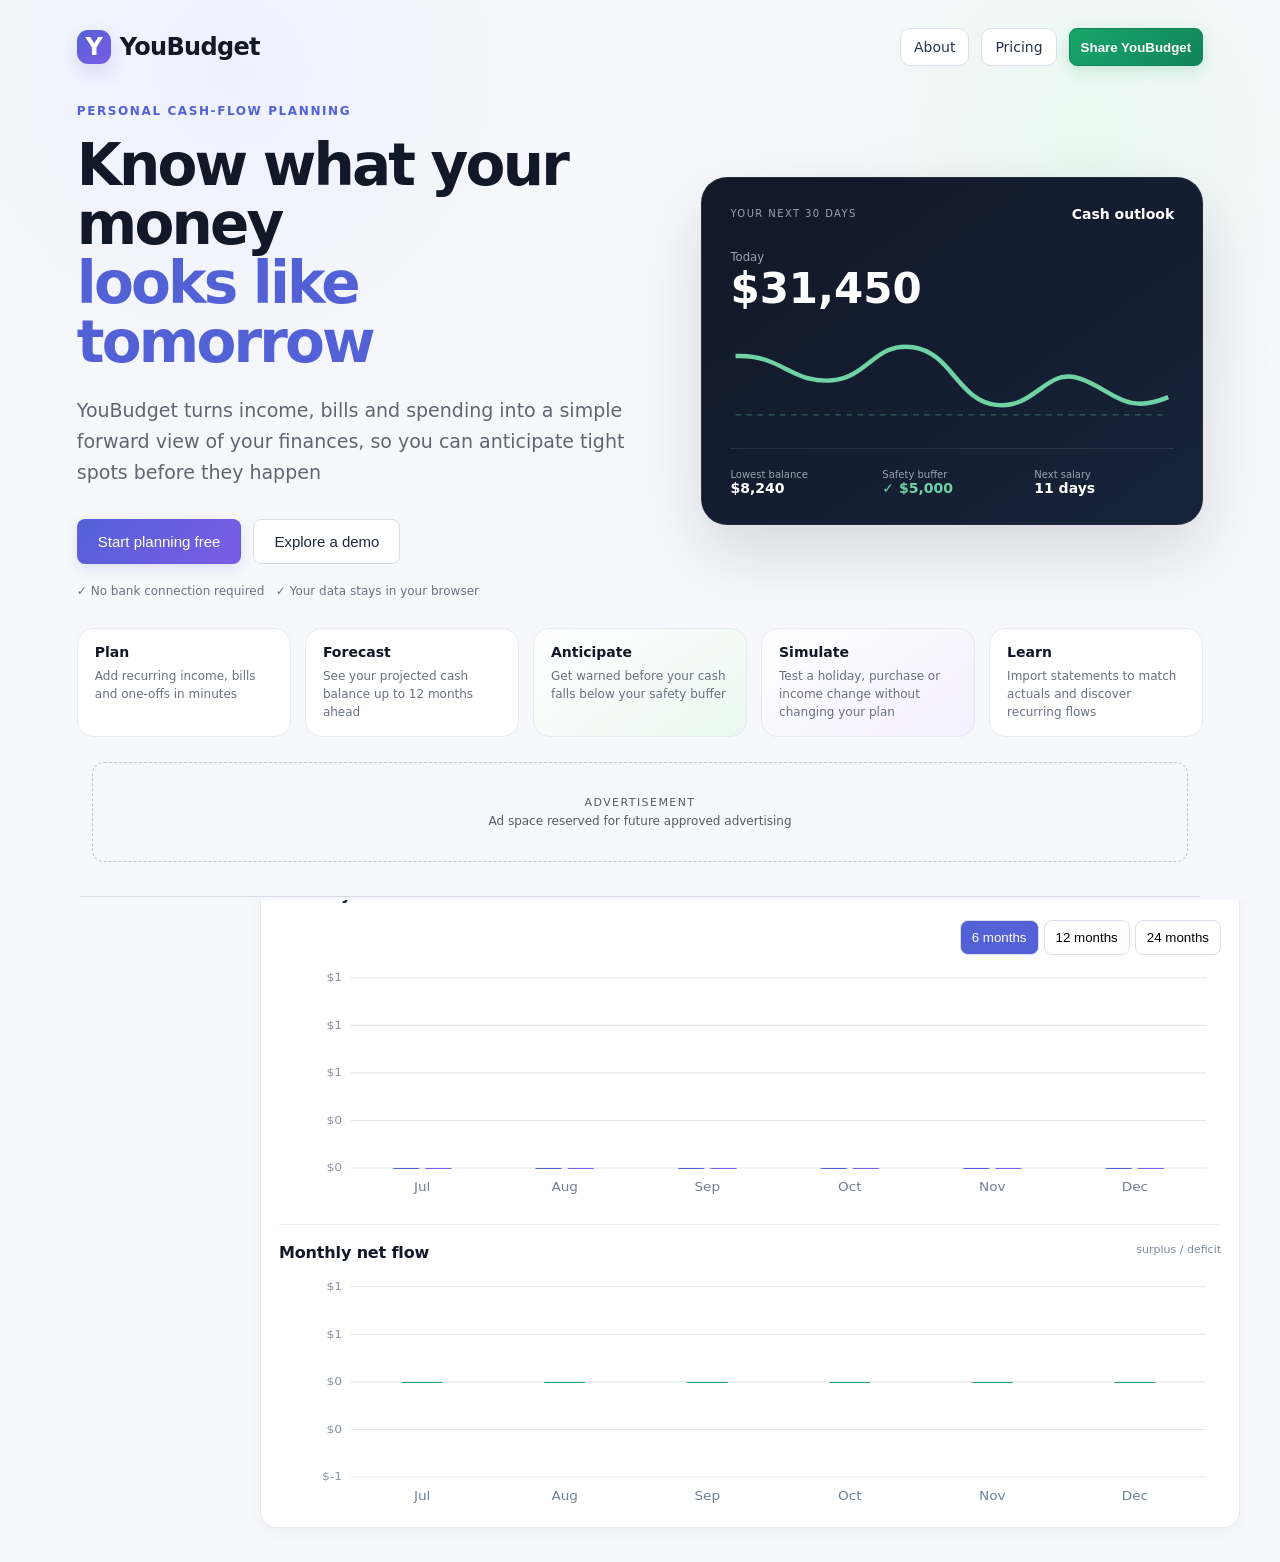
==== commit 6e519dba: "YouBudget_v4_15_2 Clean data + revised calcs" ====
--- a/index.html
+++ b/index.html
@@ -1,22 +1,23 @@
 <!DOCTYPE html>
+
 <html><head><meta charset="utf-8"/><meta content="width=device-width,initial-scale=1" name="viewport"/><title>YouBudget</title><link href="styles.css" rel="stylesheet"/></head><body><div class="landing" id="landing">
 <div class="landing-nav"><div class="yb-logo"><span>Y</span>YouBudget</div><div class="landing-actions"><button aria-hidden="true" hidden="" id="tryDemo"></button><button aria-hidden="true" hidden="" id="enterApp"></button><a class="ghost marketing-link" href="about.html">About</a><a class="ghost marketing-link" href="pricing.html">Pricing</a><button class="share-cta" id="shareYouBudget">Share YouBudget</button></div></div>
 <div class="landing-hero"><div class="hero-copy"><div class="eyebrow">PERSONAL CASH-FLOW PLANNING</div><h1>Know what your money<br/><em>looks like tomorrow</em></h1><p>YouBudget turns income, bills and spending into a simple forward view of your finances, so you can anticipate tight spots before they happen</p><div class="hero-cta"><button class="primary big" id="enterApp2">Start planning free</button><button class="ghost big" id="tryDemo2">Explore a demo</button></div><div class="trust">✓ No bank connection required   ✓ Your data stays in your browser</div></div>
 <div class="forecast-card"><div class="fc-head"><span>YOUR NEXT 30 DAYS</span><b>Cash outlook</b></div><div class="fc-balance"><small>Today</small><strong>$31,450</strong></div><div class="mini-line"><svg viewbox="0 0 400 120"><path d="M5 38 C45 36,55 62,90 60 S130 25,165 30 S205 78,240 82 S285 48,315 58 S355 92,395 75" fill="none" stroke="currentColor" stroke-width="4"></path><line opacity=".35" stroke="currentColor" stroke-dasharray="5 5" x1="5" x2="395" y1="91" y2="91"></line></svg></div><div class="fc-stats"><div><small>Lowest balance</small><b>$8,240</b></div><div><small>Safety buffer</small><b class="ok">✓ $5,000</b></div><div><small>Next salary</small><b>11 days</b></div></div></div></div>
 <div class="feature-strip"><div><b>Plan</b><p>Add recurring income, bills and one-offs in minutes</p></div><div><b>Forecast</b><p>See your projected cash balance up to 12 months ahead</p></div><div><b>Anticipate</b><p>Get warned before your cash falls below your safety buffer</p></div><div><b>Simulate</b><p>Test a holiday, purchase or income change without changing your plan</p></div><div><b>Learn</b><p>Import statements to match actuals and discover recurring flows</p></div></div>
-</div>
+<section aria-label="Advertising" class="public-ad-area"><div class="public-ad-placeholder" data-ad-slot="public-1"><span>Advertisement</span><p>Ad space reserved for future approved advertising</p></div></section><footer class="public-footer"><div><strong>YouBudget</strong><p>Plan ahead. Your financial data stays in your browser.</p></div><nav aria-label="Information and policies"><a href="about.html">About</a><a href="pricing.html">Pricing</a><a href="help.html">Help</a><a href="guides.html">Guides</a><a href="privacy.html">Privacy</a><a href="terms.html">Terms</a><a href="contact.html">Contact</a></nav><p class="footer-note">YouBudget provides planning estimates, not personalized financial advice.</p></footer></div>
 <aside><button aria-label="Return to YouBudget home" class="brand brand-home yb-logo app-logo" id="homeLogo" type="button"><span>Y</span><strong>YouBudget</strong></button><div class="tag">Simple • Private • Customisable</div><nav><button class="active" data-page="dashboard">Dashboard</button><button data-page="forecast">Forecast &amp; scenarios</button><button data-page="insights">Spending insights</button><button data-page="plan">Cash-flow plan</button><button class="advancedOnly" data-page="import">Import</button><button class="advancedOnly" data-page="transactions">Transactions</button><button data-page="calendar">Calendar</button><button class="advancedOnly" data-page="rules">Categories &amp; rules</button><button data-page="settings">Settings</button></nav><div class="privacy">Data stays in this browser.<br/>No account or server required.</div></aside>
 <main><header><div><h1 id="title">Dashboard</h1><p id="subtitle">Your cash flow at a glance</p></div><div class="mode"><select id="mode"><option value="basic">Basic — cash planner</option><option value="detailed">Advanced — statements + budget</option></select></div></header>
-<section class="page active" id="dashboard"><div class="dashboard-top"><div class="panel balance-panel"><label>Current Account Balance<input id="startCash" step="0.01" type="number"/></label><div class="muted" id="balanceSource"></div><label>Minimum cash buffer<input id="minBuffer" step="0.01" type="number"/></label><div id="cashWarning"></div></div><div class="panel"><div class="panelhead"><h2>Upcoming flows</h2><span>next 7 days</span></div><div id="upcoming7"></div></div></div><div class="forecast-ribbon" id="forecastRibbon"></div><div class="budget-compare"><div class="panel summary-panel"><div class="panelhead"><h2>Monthly overview</h2><span id="modeNote"></span></div><div class="summary-grid"><div><small>Regular inflows</small><b id="kIn">$0</b></div><div><small>Regular outflows</small><b id="kOut">$0</b></div><div><small>Regular surplus / deficit</small><b id="kNet">$0</b></div><div><small>One-off outflows</small><b id="monthOne">$0</b></div><div class="total"><small>Total surplus / deficit</small><b id="monthTotal">$0</b></div></div></div><div class="panel summary-panel"><div class="panelhead"><h2>Yearly budget</h2><span>annual view</span></div><div class="summary-grid"><div><small>Regular inflows</small><b id="annualIn">$0</b></div><div><small>Regular outflows</small><b id="annualOut">$0</b></div><div><small>Regular surplus / deficit</small><b id="annualNet">$0</b></div><div><small>One-off outflows</small><b id="annualOne">$0</b></div><div class="total"><small>Total surplus / deficit after one-offs</small><b id="annualTotal">$0</b></div></div></div></div><div class="kpis compact-kpis"><div class="card"><small>Upcoming 30 days</small><b id="kUpcoming">$0</b><em>planned net flow</em></div></div><div class="grid"><div class="panel wide"><div class="panelhead"><h2>Monthly cash flow</h2><span>inflows / outflows</span></div><div class="range-tabs" id="dashboardRange"><button data-chartmonths="6">6 months</button><button data-chartmonths="12">12 months</button><button data-chartmonths="24">24 months</button></div><div class="chart chart-svg" id="chart"></div><div class="panelhead chart-subhead"><h2>Monthly net flow</h2><span>surplus / deficit</span></div><div class="chart chart-svg" id="netChart"></div></div><div class="panel"><div class="panelhead"><h2>Spending by category</h2><span id="catsPeriod"></span></div><div id="cats"></div></div><div class="panel wide"><h2>Recent transactions</h2><div id="recent"></div></div></div></section>
+<section class="page active" id="dashboard"><div class="dashboard-top"><div class="panel balance-panel"><label>Current Account Balance<input id="startCash" step="0.01" type="number"/></label><div class="muted" id="balanceSource"></div><label>Minimum cash buffer<input id="minBuffer" step="0.01" type="number"/></label><div id="cashWarning"></div></div><div class="panel"><div class="panelhead"><h2>Upcoming flows</h2><span>next 7 days</span></div><div id="upcoming7"></div><p class="projection-caveat">Historical transactions provide evidence for future estimates, but they do not guarantee that the same payments will recur.</p></div></div><div class="forecast-ribbon" id="forecastRibbon"></div><div class="budget-compare"><div class="panel summary-panel"><div class="panelhead"><h2>Monthly overview</h2><span id="modeNote"></span></div><div class="summary-grid"><div><small>Regular inflows</small><b id="kIn">$0</b></div><div><small>Regular outflows</small><b id="kOut">$0</b></div><div><small>Regular surplus / deficit</small><b id="kNet">$0</b></div><div><small>One-off outflows</small><b id="monthOne">$0</b></div><div class="total"><small>Total surplus / deficit</small><b id="monthTotal">$0</b></div></div></div><div class="panel summary-panel"><div class="panelhead"><h2>Yearly budget</h2><span id="yb411AnnualPeriod">annual view</span></div><div class="summary-grid"><div><small>Regular inflows</small><b id="annualIn">$0</b></div><div><small>Regular outflows</small><b id="annualOut">$0</b></div><div><small>Regular surplus / deficit</small><b id="annualNet">$0</b></div><div><small>One-off outflows</small><b id="annualOne">$0</b></div><div class="total"><small>Total surplus / deficit after one-offs</small><b id="annualTotal">$0</b></div></div><div id="yb411AnnualWarning"></div></div></div><div class="kpis compact-kpis"><div class="card"><small>Upcoming 30 days</small><b id="kUpcoming">$0</b><em>planned net flow</em></div></div><div class="grid"><div class="panel wide"><div class="panelhead"><h2>Monthly cash flow</h2><span>inflows / outflows</span></div><div class="range-tabs" id="dashboardRange"><button data-chartmonths="6">6 months</button><button data-chartmonths="12">12 months</button><button data-chartmonths="24">24 months</button></div><div class="chart chart-svg" id="chart"></div><div class="yb412-legend" id="yb412Legend"></div><div class="panelhead chart-subhead"><h2>Monthly net flow</h2><span>surplus / deficit</span></div><div class="chart chart-svg" id="netChart"></div></div><div class="panel"><div class="panelhead"><h2>Spending by category</h2><span id="catsPeriod"></span></div><div id="cats"></div></div><div class="panel wide"><h2>Recent transactions</h2><div id="recent"></div></div></div></section>
 <section class="page" id="forecast"><div class="toolbar"><div><h2>Forecast &amp; scenarios</h2><p class="muted">See your projected cash position and test decisions without changing your real plan.</p></div><div class="horizon"><button class="active" data-horizon="90">3 months</button><button data-horizon="180">6 months</button><button data-horizon="365">12 months</button></div></div>
-<div class="forecast-grid"><div class="panel wide"><div class="panelhead"><h2>Projected balance</h2><span id="forecastStatus"></span></div><div class="forecast-chart" id="forecastChart"></div><div class="forecast-ticks" id="forecastTicks"></div></div>
+<div class="forecast-grid"><div class="panel wide"><div class="panelhead"><h2>Projected balance</h2><span id="forecastStatus"></span></div><div class="forecast-chart" id="forecastChart"></div><div class="forecast-ticks" id="forecastTicks"></div><div id="yb412ForecastCategories" class="muted"></div><p class="projection-caveat forecast-caveat">Historical transactions provide evidence for future estimates, but they do not guarantee that the same payments will recur.</p></div>
 <div class="panel"><div class="panelhead"><h2>What if?</h2><span>scenario lab</span></div><form class="stack" id="scenarioForm"><input id="scenarioName" placeholder="e.g. December holiday" required=""/><div class="two"><input id="scenarioAmount" min="0" placeholder="Amount" required="" step=".01" type="number"/><select id="scenarioType"><option value="out">Expense</option><option value="in">Income</option></select></div><input id="scenarioDate" required="" type="date"/><button class="primary">Add scenario</button></form><div id="scenarioList"></div></div>
-<div class="panel wide advancedOnly" id="multiplierPanel"><div class="panelhead"><h2>Advanced scenario multipliers</h2><span>Preview only · based on imported transactions</span></div><p class="muted">Apply multipliers to estimated monthly transaction flows. Merchant-specific multipliers override category multipliers.</p><div class="toolbar"><select id="multiplierScope"><option value="category">Category</option><option value="merchant">Merchant</option></select><select id="multiplierTarget"></select><input aria-label="Multiplier" id="multiplierValue" max="10" min="0" step=".05" type="number" value="1.10"/><button class="primary" id="addMultiplier">Add multiplier</button></div><div id="multiplierRules"></div><div id="multiplierImpact"></div></div><div class="panel wide"><div class="panelhead"><h2>Plan vs actual</h2><span>likely matches from imported statements</span></div><div id="planActual"></div></div>
-</div></section><section class="page" id="insights"><div class="toolbar"><div><h2>Spending insights</h2><p class="muted">Understand trends, unusual expenses and opportunities to save.</p></div><select id="insightsWindow"><option value="3">3 months</option><option selected="" value="6">6 months</option><option value="12">12 months</option></select></div><div class="forecast-ribbon" id="insightSummary"></div><div class="forecast-grid"><div class="panel wide"><h2>Category trends and departures</h2><div id="insightTrends"></div></div><div class="panel"><h2>Saving opportunities</h2><div id="savingIdeas"></div></div><div class="panel wide"><h2>Top merchants</h2><div id="merchantInsights"></div></div><div class="panel"><div class="panelhead"><h2>Recurring suggestions</h2><span>learn from actuals</span></div><div id="recurringSuggestions"></div></div></div><p class="insight-disclaimer">Suggestions are estimates, not guarantees. Actual savings depend on your choices, prices and future spending.</p></section><section class="page" id="plan"><div class="toolbar"><div><h2>Cash-flow plan</h2><p class="muted">Add expected inflows and outflows at weekly, monthly, quarterly, semi-annual, annual or one-off frequencies.</p></div><button class="primary" id="addMonthly">+ Planned flow</button></div><div class="panel tablewrap"><table><thead><tr><th>Anchor / day</th><th>Description</th><th>Frequency</th><th>Type</th><th class="num">Amount per occurrence</th><th></th></tr></thead><tbody id="monthlyBody"></tbody></table></div></section>
+<div class="panel wide" id="presetScenarioPanel"><div class="panelhead"><h2>Suggested saving scenarios</h2><span>from Spending insights · optional</span></div><p class="muted">Test potential reductions in recurring spending. Activate a suggestion to include estimated monthly savings in the projected balance; your actual plan and transactions remain unchanged.</p><div id="presetScenarioSummary"></div><div id="presetScenarioList"></div><div class="estimate-disclaimer" role="note"><strong>Important — forecast scenario estimates and limitations</strong><p>Savings opportunities, recurring-payment suggestions and deficit-reduction figures are illustrative estimates based on available historical transactions and assumptions, not guaranteed savings or personalized financial advice. Incomplete, duplicated, missing or incorrectly categorized transactions can materially distort results; past spending may not predict future behavior. Recurring charges may be essential, contractually committed or impossible to reduce. Suggested percentage reductions are hypothetical, and several suggestions may overlap with one another or with changes already included in your cash-flow plan or other scenarios, causing double counting, overstated savings and understated deficits. Forecasts may not capture unexpected costs, changing income, taxes, fees, inflation or other future events. Review the assumptions, affordability and actual obligations independently before acting; use these outputs for planning and comparison only.</p></div></div><div class="panel wide advancedOnly" id="multiplierPanel"><div class="panelhead"><h2>Advanced scenario multipliers</h2><span>Preview only · based on imported transactions</span></div><p class="muted">Apply multipliers to estimated monthly transaction flows. Merchant-specific multipliers override category multipliers.</p><div class="toolbar"><select id="multiplierScope"><option value="category">Category</option><option value="merchant">Merchant</option></select><select id="multiplierTarget"></select><input aria-label="Multiplier" id="multiplierValue" max="10" min="0" step=".05" type="number" value="1.10"/><button class="primary" id="addMultiplier">Add multiplier</button></div><div id="multiplierRules"></div><div id="multiplierImpact"></div></div><div class="panel wide"><div class="panelhead"><h2>Plan vs actual</h2><span>likely matches from imported statements</span></div><div id="planActual"></div></div>
+</div></section><section class="page" id="insights"><div class="toolbar"><div><h2>Spending insights</h2><p class="muted">Understand trends, unusual expenses and opportunities to save.</p></div><select id="insightsWindow"><option value="3">3 months</option><option selected="" value="6">6 months</option><option value="12">12 months</option></select></div><div class="forecast-ribbon" id="insightSummary"></div><div class="forecast-grid"><div class="panel wide"><h2>Category trends and departures</h2><div id="yb411HistoryWarning"></div><div id="insightTrends"></div></div><div class="panel"><h2>Saving opportunities</h2><div id="savingIdeas"></div></div><div class="panel wide"><div class="panelhead"><h2>Close the deficit</h2><span>based on Dashboard total surplus / deficit</span></div><div id="deficitSuggestions"></div><div class="estimate-disclaimer" role="note"><strong>Important — deficit-reduction estimates and limitations</strong><p>Savings opportunities, recurring-payment suggestions and deficit-reduction figures are illustrative estimates based on available historical transactions and assumptions, not guaranteed savings or personalized financial advice. Incomplete, duplicated, missing or incorrectly categorized transactions can materially distort results; past spending may not predict future behavior. Recurring charges may be essential, contractually committed or impossible to reduce. Suggested percentage reductions are hypothetical, and several suggestions may overlap with one another or with changes already included in your cash-flow plan or other scenarios, causing double counting, overstated savings and understated deficits. Forecasts may not capture unexpected costs, changing income, taxes, fees, inflation or other future events. Review the assumptions, affordability and actual obligations independently before acting; use these outputs for planning and comparison only.</p></div></div><div class="panel wide"><h2>Top merchants</h2><div id="merchantInsights"></div></div><div class="panel"><div class="panelhead"><h2>Recurring suggestions</h2><span>learn from actuals</span></div><div id="recurringSuggestions"></div></div></div></section><section class="page" id="plan"><div class="toolbar"><div><h2>Cash-flow plan</h2><p class="muted">Add expected inflows and outflows at weekly, monthly, quarterly, semi-annual, annual or one-off frequencies.</p></div><button class="primary" id="addMonthly">+ Planned flow</button></div><div class="panel tablewrap"><table><thead><tr><th>Anchor / day</th><th>Description</th><th>Frequency</th><th>Type</th><th class="num">Amount per occurrence</th><th></th></tr></thead><tbody id="monthlyBody"></tbody></table></div></section>
 <section class="page" id="import"><div class="hero"><h2>Import statements</h2><p>Drop CSV or XLSX files. YouBudget detects headers and account type, then normalizes different bank formats into one transaction model.</p><label class="drop">Drop files here or <strong>choose files</strong><input accept=".csv,.xlsx,.xls" id="files" multiple="" type="file"/></label><div id="importStatus"></div></div><div class="panel"><h2>Import pipeline</h2><div class="steps"><span>1 Detect table</span><span>2 Map fields</span><span>3 Preview</span><span>4 Normalize</span><span>5 De-duplicate</span></div><div id="imports"></div></div></section>
 <section class="page" id="transactions"><div class="toolbar"><input id="search" placeholder="Search transactions"/><select id="acctFilter"><option value="">All accounts</option></select><button id="reconcile">Reconcile account transfers</button><button id="reviewUncat" type="button">Review uncategorised</button><button id="showAllTx" style="display:none" type="button">Show all</button></div><div class="panel tablewrap"><table><thead><tr><th>Date</th><th>Description</th><th>Account</th><th>Type</th><th>Category</th><th>Behaviour</th><th>Status</th><th class="num">Amount</th></tr></thead><tbody id="txbody"></tbody></table></div></section>
 <section class="page" id="calendar"><div class="toolbar"><button id="prevMonth">←</button><h2 id="calTitle"></h2><button id="nextMonth">→</button><button class="primary" id="addFlow">+ Planned flow</button></div><div class="calendar" id="calendarGrid"></div></section>
 <section class="page" id="rules"><div class="grid"><div class="panel"><h2>Categorisation engine</h2><p><b>Regular / BAU</b> items are projected in the yearly budget; <b>One-off</b> items are shown separately and not extrapolated.</p><p>Rules run locally. More specific rules are applied first; manual overrides always win.</p><div class="toolbar"><button class="primary" id="applyRules" type="button">Apply rules</button><span class="muted" id="ruleSummary">Re-run normalization and categorisation across imported transactions.</span></div><form id="ruleForm"><input id="ruleText" placeholder="Description contains…" required=""/><select id="ruleCat"></select><select id="ruleBehaviour"><option value="regular">Regular / BAU</option><option value="oneoff">One-off</option></select><button class="primary">Add rule</button></form><div id="rulesList"></div></div><div class="panel"><h2>Merchant normalization</h2><p>Clean noisy statement descriptions before categorisation while preserving the original text.</p><form id="merchantForm"><input id="merchantText" placeholder="Description contains…" required=""/><input id="merchantName" placeholder="Normalize merchant to…" required=""/><button class="primary">Add merchant rule</button></form><div id="merchantList"></div><hr/><h2>Categories</h2><form id="catForm"><input id="catName" placeholder="New category" required=""/><button>Add</button></form><div id="catList"></div></div></div></section>
-<section class="page" id="settings"><div class="panel settings-panel"><div class="locale-settings"><h2>Language & region</h2><p class="muted">Language and currency are independent. Currency changes do not convert amounts.</p><label>Language <select id="languageSelect"></select></label><label><input type="checkbox" id="autoLocale"> Use browser locale</label><button type="button" id="reopenLocale">Change first-use preferences</button></div><h2>Preferences</h2><label class="setting-row"><span><b>Currency</b><small>Used throughout YouBudget for balances, flows, forecasts and transactions.</small></span><select id="currencySelect"><option value="USD">$ — USD</option><option value="EUR">€ — EUR</option><option value="GBP">£ — GBP</option><option value="JPY">¥ — JPY</option><option value="SGD">S$ — SGD</option><option value="AUD">A$ — AUD</option><option value="CAD">C$ — CAD</option><option value="CHF">CHF — Swiss franc</option><option value="CNY">CN¥ — Chinese yuan</option><option value="HKD">HK$ — HKD</option><option value="INR">₹ — Indian rupee</option><option value="KRW">₩ — Korean won</option><option value="NZD">NZ$ — NZD</option><option value="SEK">kr — Swedish krona</option><option value="NOK">kr — Norwegian krone</option><option value="DKK">kr — Danish krone</option><option value="PLN">zł — Polish złoty</option><option value="CZK">Kč — Czech koruna</option><option value="HUF">Ft — Hungarian forint</option><option value="RON">lei — Romanian leu</option><option value="AED">د.إ — UAE dirham</option><option value="SAR">﷼ — Saudi riyal</option><option value="THB">฿ — Thai baht</option><option value="MYR">RM — Malaysian ringgit</option><option value="IDR">Rp — Indonesian rupiah</option><option value="PHP">₱ — Philippine peso</option><option value="VND">₫ — Vietnamese dong</option><option value="ZAR">R — South African rand</option><option value="BRL">R$ — Brazilian real</option><option value="MXN">MX$ — Mexican peso</option></select></label><hr/><h2>Local data</h2><p>Imports, mappings, rules and planned flows are stored in your browser's localStorage.</p><button id="exportData">Export backup</button> <button class="danger" id="reset">Clear local data</button><h3>Statement compatibility</h3><p>The importer recognizes common date, description, debit, credit and amount columns. Unknown formats open a mapping step instead of failing silently.</p></div></section>
-</main><dialog id="monthlyDialog"><form id="monthlyForm"><h2 id="monthlyDialogTitle">Add planned flow</h2><input id="monthlyEditId" type="hidden"/><input id="monthlyName" placeholder="Description" required=""/><label>First / anchor date<input id="monthlyDate" required="" type="date"/></label><label>Frequency<select id="monthlyFrequency"><option value="weekly">Weekly</option><option selected="" value="monthly">Monthly</option><option value="quarterly">Quarterly</option><option value="semiannual">Semi-annually</option><option value="annual">Annually</option><option value="once">One-off</option></select></label><input id="monthlyDay" type="hidden"/><select id="monthlyType"><option value="out">Outflow</option><option value="in">Inflow</option></select><input id="monthlyAmount" min="0" placeholder="Amount" required="" step="0.01" type="number"/><div><button id="monthlyCancel" type="button">Cancel</button><button class="primary">Save</button></div></form></dialog><dialog id="mapDialog"><form id="mapForm"><h2>Confirm statement mapping</h2><p id="mapIntro"></p><label>Statement name<input id="mapStatementName" placeholder="e.g. DBS Current Account – Sep 2026" required=""/></label><label>Account name<input id="mapAccount" required=""/></label><label>Account type<select id="mapKind"><option value="bank">Current / bank account</option><option value="card">Credit card</option></select></label><label>Date column<select id="mapDate"></select></label><label>Description column<select id="mapDesc"></select></label><label>Amount column<select id="mapAmount"></select></label><label>Debit column<select id="mapDebit"></select></label><label>Credit column<select id="mapCredit"></select></label><div><button id="mapCancel" type="button">Cancel</button><button class="primary">Import</button></div></form></dialog><dialog id="flowDialog"><form id="flowForm" method="dialog"><h2>Add planned flow</h2><input id="flowName" placeholder="Name (e.g. Salary, Rent)" required=""/><input id="flowDate" required="" type="date"/><select id="flowType"><option value="out">Outflow</option><option value="in">Inflow</option></select><input id="flowAmount" min="0" placeholder="Amount" required="" step="0.01" type="number"/><select id="flowRepeat"><option value="none">One-off</option><option value="weekly">Weekly</option><option value="monthly">Monthly</option><option value="quarterly">Quarterly</option><option value="semiannual">Semi-annually</option><option value="annual">Annually</option></select><div><button value="cancel">Cancel</button><button class="primary" value="default">Save</button></div></form></dialog>
-<script src="https://cdn.sheetjs.com/xlsx-0.20.3/package/dist/xlsx.full.min.js"></script><script src="app.js"></script><script src="i18n.js"></script><div id="localeWelcome" class="locale-welcome hidden" role="dialog" aria-modal="true" aria-labelledby="localeWelcomeTitle"><div class="locale-modal"><div class="yb-logo"><span>Y</span>YouBudget</div><h2 id="localeWelcomeTitle">Welcome to YouBudget</h2><p>Choose your preferred language and currency. You can change both later in Settings.</p><label>Language <select id="welcomeLanguage"></select></label><label>Currency <select id="welcomeCurrency"></select></label><label class="locale-check"><input type="checkbox" id="welcomeAuto" checked> Use my browser's language and region</label><button class="primary" id="welcomeContinue">Continue</button><small>Currency selection changes the display, not the value of your money.</small></div></div></body></html>+<section class="page" id="settings"><div class="panel settings-panel"><div class="locale-settings"><h2>Language &amp; region</h2><p class="muted">Language and currency are independent. Currency changes do not convert amounts.</p><label>Language <select id="languageSelect"></select></label><label><input id="autoLocale" type="checkbox"/> Use browser locale</label><button id="reopenLocale" type="button">Change first-use preferences</button></div><h2>Preferences</h2><label class="setting-row"><span><b>Currency</b><small>Used throughout YouBudget for balances, flows, forecasts and transactions.</small></span><select id="currencySelect"><option value="USD">$ — USD</option><option value="EUR">€ — EUR</option><option value="GBP">£ — GBP</option><option value="JPY">¥ — JPY</option><option value="SGD">S$ — SGD</option><option value="AUD">A$ — AUD</option><option value="CAD">C$ — CAD</option><option value="CHF">CHF — Swiss franc</option><option value="CNY">CN¥ — Chinese yuan</option><option value="HKD">HK$ — HKD</option><option value="INR">₹ — Indian rupee</option><option value="KRW">₩ — Korean won</option><option value="NZD">NZ$ — NZD</option><option value="SEK">kr — Swedish krona</option><option value="NOK">kr — Norwegian krone</option><option value="DKK">kr — Danish krone</option><option value="PLN">zł — Polish złoty</option><option value="CZK">Kč — Czech koruna</option><option value="HUF">Ft — Hungarian forint</option><option value="RON">lei — Romanian leu</option><option value="AED">د.إ — UAE dirham</option><option value="SAR">﷼ — Saudi riyal</option><option value="THB">฿ — Thai baht</option><option value="MYR">RM — Malaysian ringgit</option><option value="IDR">Rp — Indonesian rupiah</option><option value="PHP">₱ — Philippine peso</option><option value="VND">₫ — Vietnamese dong</option><option value="ZAR">R — South African rand</option><option value="BRL">R$ — Brazilian real</option><option value="MXN">MX$ — Mexican peso</option></select></label><hr/><h2>Local data</h2><p>Imports, mappings, rules and planned flows are stored in your browser's localStorage.</p><button id="exportData">Export backup</button> <button class="danger" id="reset">Clear local data</button><h3>Statement compatibility</h3><p>The importer recognizes common date, description, debit, credit and amount columns. Unknown formats open a mapping step instead of failing silently.</p></div></section>
+</main><dialog id="monthlyDialog"><form id="monthlyForm"><h2 id="monthlyDialogTitle">Add planned flow</h2><input id="monthlyEditId" type="hidden"><input id="monthlyName" placeholder="Description" required=""/><label>First / anchor date<input id="monthlyDate" required="" type="date"/></label><label>Frequency<select id="monthlyFrequency"><option value="weekly">Weekly</option><option selected="" value="monthly">Monthly</option><option value="quarterly">Quarterly</option><option value="semiannual">Semi-annually</option><option value="annual">Annually</option><option value="once">One-off</option></select></label><input id="monthlyDay" type="hidden"/><label id="yb412CategoryLabel">Category (Advanced)<select id="yb412PlanCategory"></select></label><label id="yb412ModeLabel">Interaction with imported transactions<select id="yb412PlanMode"><option value="add">Add to imported transactions</option><option value="override">Override category projection for matching periods</option></select></label><select id="monthlyType"><option value="out">Outflow</option><option value="in">Inflow</option></select><input id="monthlyAmount" min="0" placeholder="Amount" required="" step="0.01" type="number"/><div><button id="monthlyCancel" type="button">Cancel</button><button class="primary">Save</button></div></input></form></dialog><dialog id="mapDialog"><form id="mapForm"><h2>Confirm statement mapping</h2><p id="mapIntro"></p><label>Statement name<input id="mapStatementName" placeholder="e.g. DBS Current Account – Sep 2026" required=""/></label><label>Account name<input id="mapAccount" required=""/></label><label>Account type<select id="mapKind"><option value="bank">Current / bank account</option><option value="card">Credit card</option></select></label><label>Date column<select id="mapDate"></select></label><label>Description column<select id="mapDesc"></select></label><label>Amount column<select id="mapAmount"></select></label><label>Debit column<select id="mapDebit"></select></label><label>Credit column<select id="mapCredit"></select></label><div><button id="mapCancel" type="button">Cancel</button><button class="primary">Import</button></div></form></dialog><dialog id="flowDialog"><form id="flowForm" method="dialog"><h2>Add planned flow</h2><input id="flowName" placeholder="Name (e.g. Salary, Rent)" required=""/><input id="flowDate" required="" type="date"/><select id="flowType"><option value="out">Outflow</option><option value="in">Inflow</option></select><input id="flowAmount" min="0" placeholder="Amount" required="" step="0.01" type="number"/><select id="flowRepeat"><option value="none">One-off</option><option value="weekly">Weekly</option><option value="monthly">Monthly</option><option value="quarterly">Quarterly</option><option value="semiannual">Semi-annually</option><option value="annual">Annually</option></select><div><button value="cancel">Cancel</button><button class="primary" value="default">Save</button></div></form></dialog>
+<script src="https://cdn.sheetjs.com/xlsx-0.20.3/package/dist/xlsx.full.min.js"></script><script src="app.js"></script><script src="i18n.js"></script><div aria-labelledby="localeWelcomeTitle" aria-modal="true" class="locale-welcome hidden" id="localeWelcome" role="dialog"><div class="locale-modal"><div class="yb-logo"><span>Y</span>YouBudget</div><h2 id="localeWelcomeTitle">Welcome to YouBudget</h2><p>Choose your preferred language and currency. You can change both later in Settings.</p><label>Language <select id="welcomeLanguage"></select></label><label>Currency <select id="welcomeCurrency"></select></label><label class="locale-check"><input checked="" id="welcomeAuto" type="checkbox"/> Use my browser's language and region</label><button class="primary" id="welcomeContinue">Continue</button><small>Currency selection changes the display, not the value of your money.</small></div></div></body></html>
--- a/styles.css
+++ b/styles.css
@@ -89,3 +89,33 @@
 .locale-settings{display:grid;gap:12px;margin-bottom:20px;padding:16px;border:1px solid #dce2ee;border-radius:12px}
 .locale-settings h2,.locale-settings p{margin:0}
 html[dir=rtl] .locale-modal{text-align:right}
+/* v4.9 optional insight-based saving scenarios */
+.yb49-preset{gap:16px;align-items:center;border-bottom:1px solid var(--line,#e4e8f0);padding:12px 0}
+.yb49-preset label{display:flex;align-items:center;gap:8px;white-space:nowrap;font-size:13px}
+#deficitSuggestions .suggestion{margin:10px 0;padding:12px;border-radius:10px;background:rgba(94,124,201,.06)}
+#deficitSuggestions button{margin-left:6px}
+@media(max-width:650px){.yb49-preset{flex-wrap:wrap}.yb49-preset label{white-space:normal}}
+
+.estimate-disclaimer{margin:18px 0 0;padding:14px 16px;border:1px solid #d6dce8;border-left:4px solid #7c8ba7;border-radius:10px;background:rgba(126,139,168,.07);font-size:13px;line-height:1.6}.estimate-disclaimer strong{display:block;margin-bottom:6px;font-size:14px}.estimate-disclaimer p{margin:0}
+
+/* v4.10 public pages and reserved advertising */
+.public-footer{margin:34px auto 12px;padding:24px 12px;border-top:1px solid rgba(135,149,172,.28);display:grid;gap:12px;max-width:1120px;color:inherit}
+.public-footer nav{display:flex;gap:12px 18px;flex-wrap:wrap}.public-footer a{color:inherit;text-decoration:underline;text-underline-offset:3px}
+.public-footer p{margin:4px 0}.footer-note{font-size:12px;opacity:.75}
+.public-ad-area{max-width:1120px;margin:25px auto 10px;padding:0 12px}.public-ad-placeholder{min-height:100px;border:1px dashed #a7b3c7;border-radius:12px;display:flex;flex-direction:column;align-items:center;justify-content:center;gap:5px;opacity:.7;text-align:center;padding:12px}
+.public-ad-placeholder span{font-size:11px;text-transform:uppercase;letter-spacing:.13em}.public-ad-placeholder p{margin:0;font-size:12px}
+.info-page{max-width:960px;margin:0 auto}.info-section{padding:18px 0;border-bottom:1px solid rgba(135,149,172,.23)}.info-section h2{font-size:20px;margin:0 0 8px}.info-section p{line-height:1.7;margin:0}
+.yb411-warning{margin:10px 0 14px;padding:11px 14px;border:1px solid #e0b66b;border-left:4px solid #ba842a;border-radius:8px;background:rgba(210,156,67,.09);font-size:13px;line-height:1.5}
+
+.yb412-legend{font-size:12px;color:#738098;margin:8px 0 12px}.chart-svg rect[data-tip]{cursor:help}#yb412ForecastCategories{margin-top:12px;font-size:13px}#yb412ForecastCategories label{display:flex;gap:8px;align-items:center}
+
+/* v4.14: consistent caution styling */
+.yb411-warning{border-color:#e6a2a8;border-left-color:#c54855;background:rgba(197,72,85,.08);color:#a52f3b}
+.projection-caveat{font-size:12px;color:#a52f3b;line-height:1.5;margin:10px 0 2px}
+
+/* v4.15: put forecast dates immediately below the chart and disclaimer last */
+#forecastChart{margin-bottom:0}#forecastTicks{margin-top:0!important;margin-bottom:8px!important;padding-top:0!important;align-items:flex-start}#forecastChart svg{display:block} .forecast-caveat{color:#68778b!important;margin:14px 0 0!important;font-weight:400} 
+/* Basic edition is a cash-flow-plan-only experience. */
+body.yb-basic-only #recent,body.yb-basic-only #cats{display:none!important}
+body.yb-basic-only #recent~*,body.yb-basic-only #cats~*{display:none!important}
+body.yb-basic-only .yb415-transactions-only{display:none!important}
